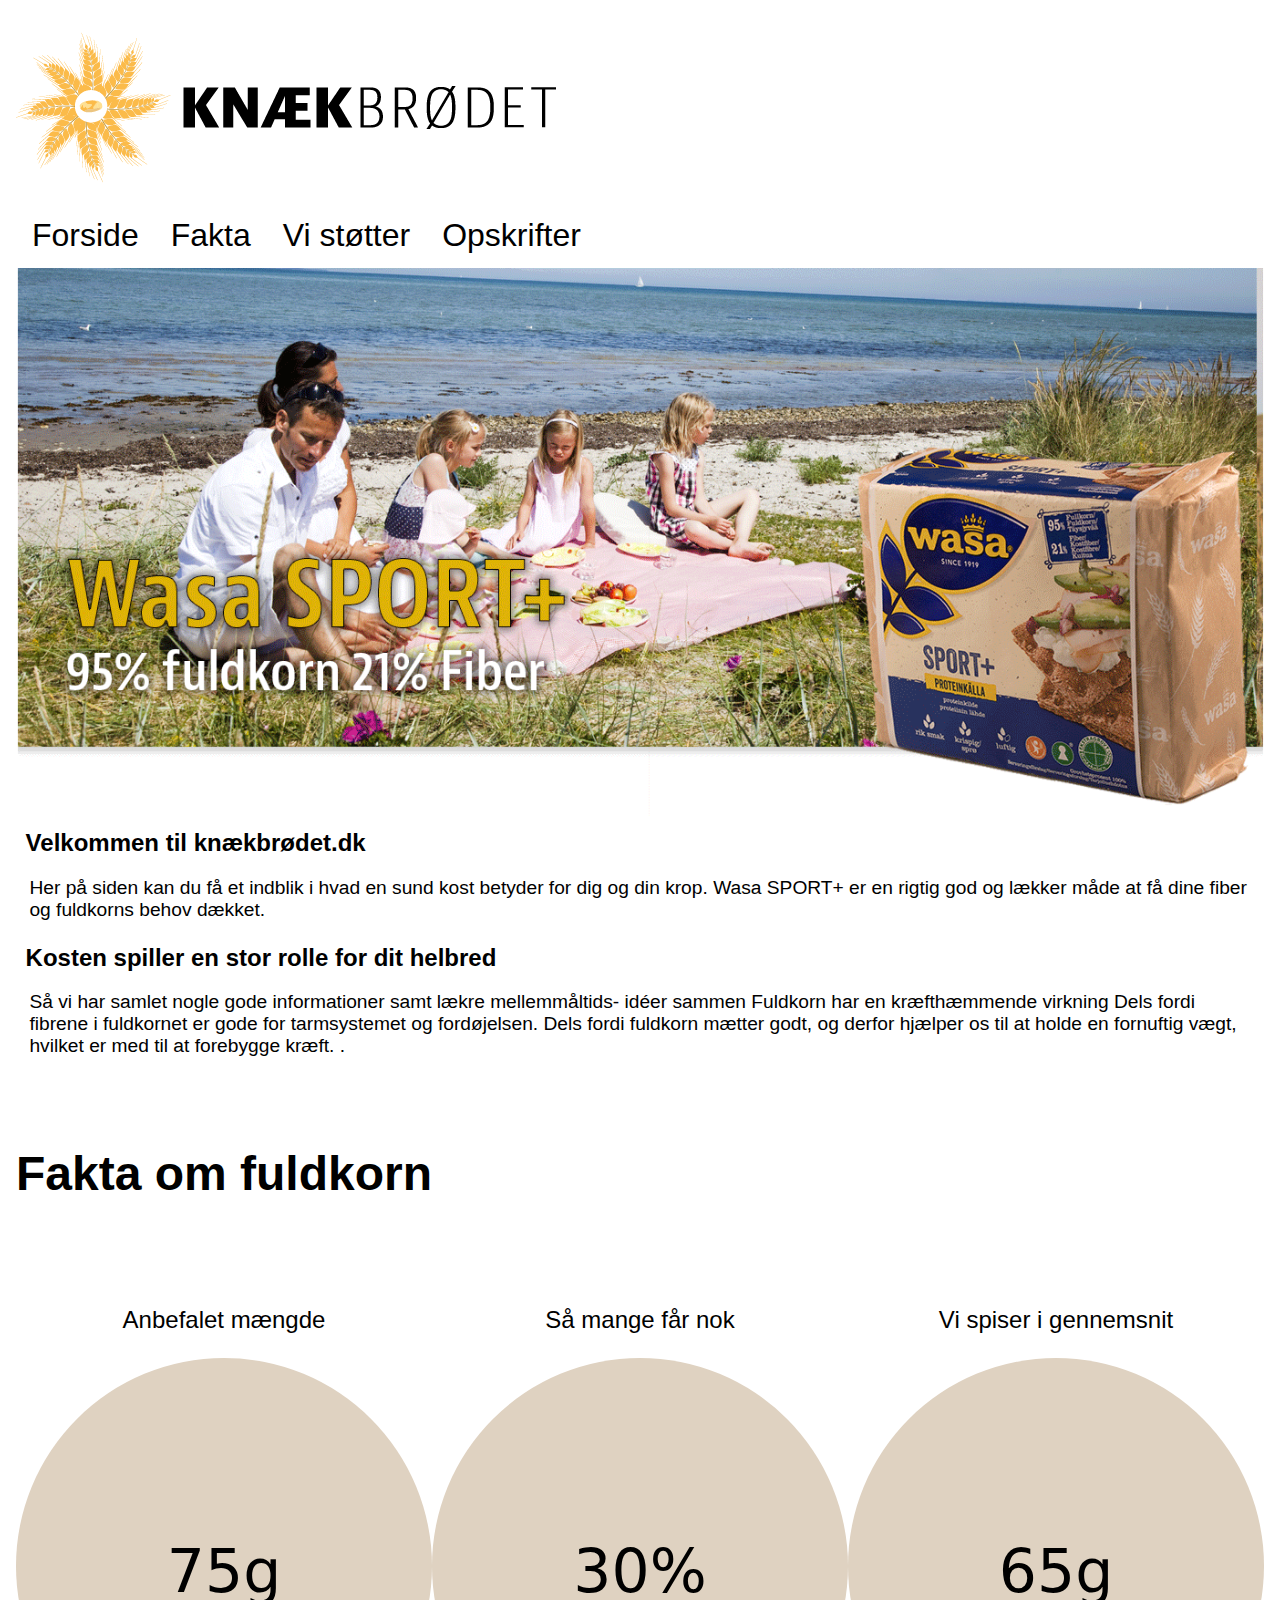
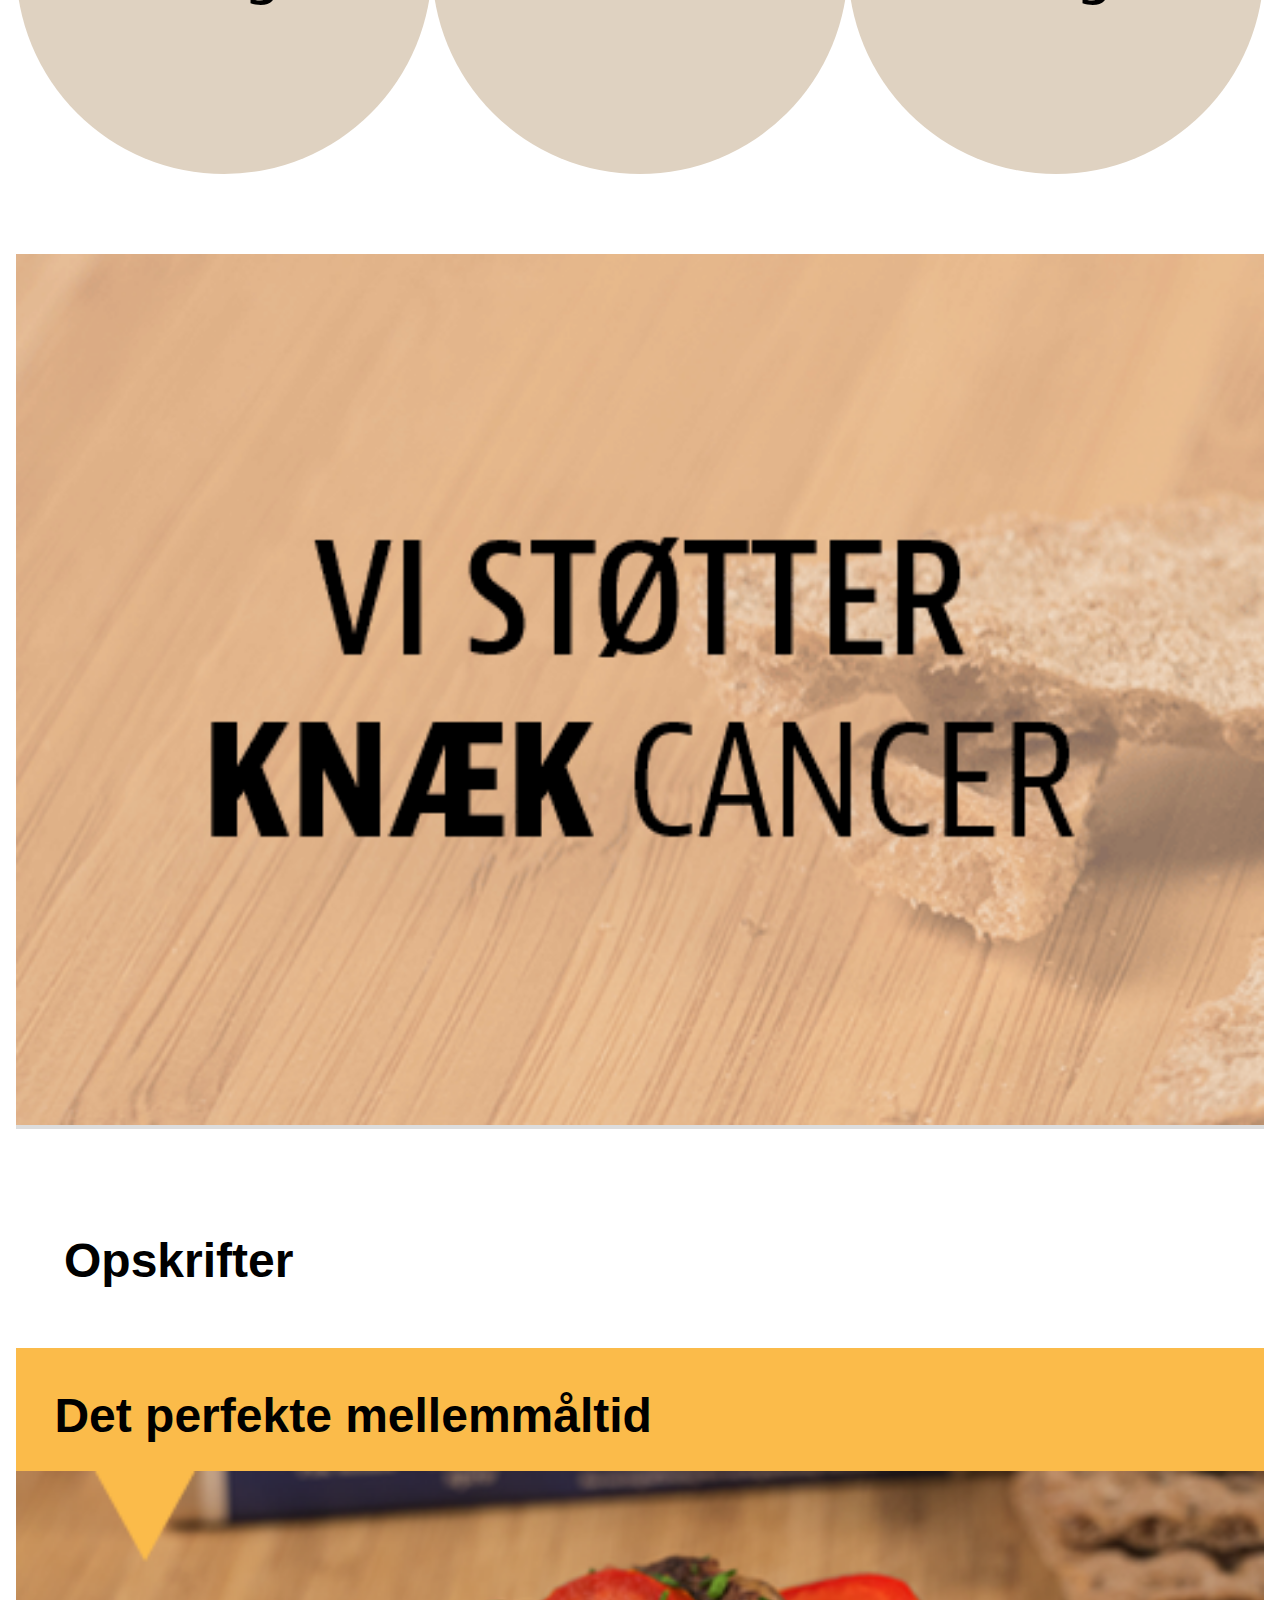
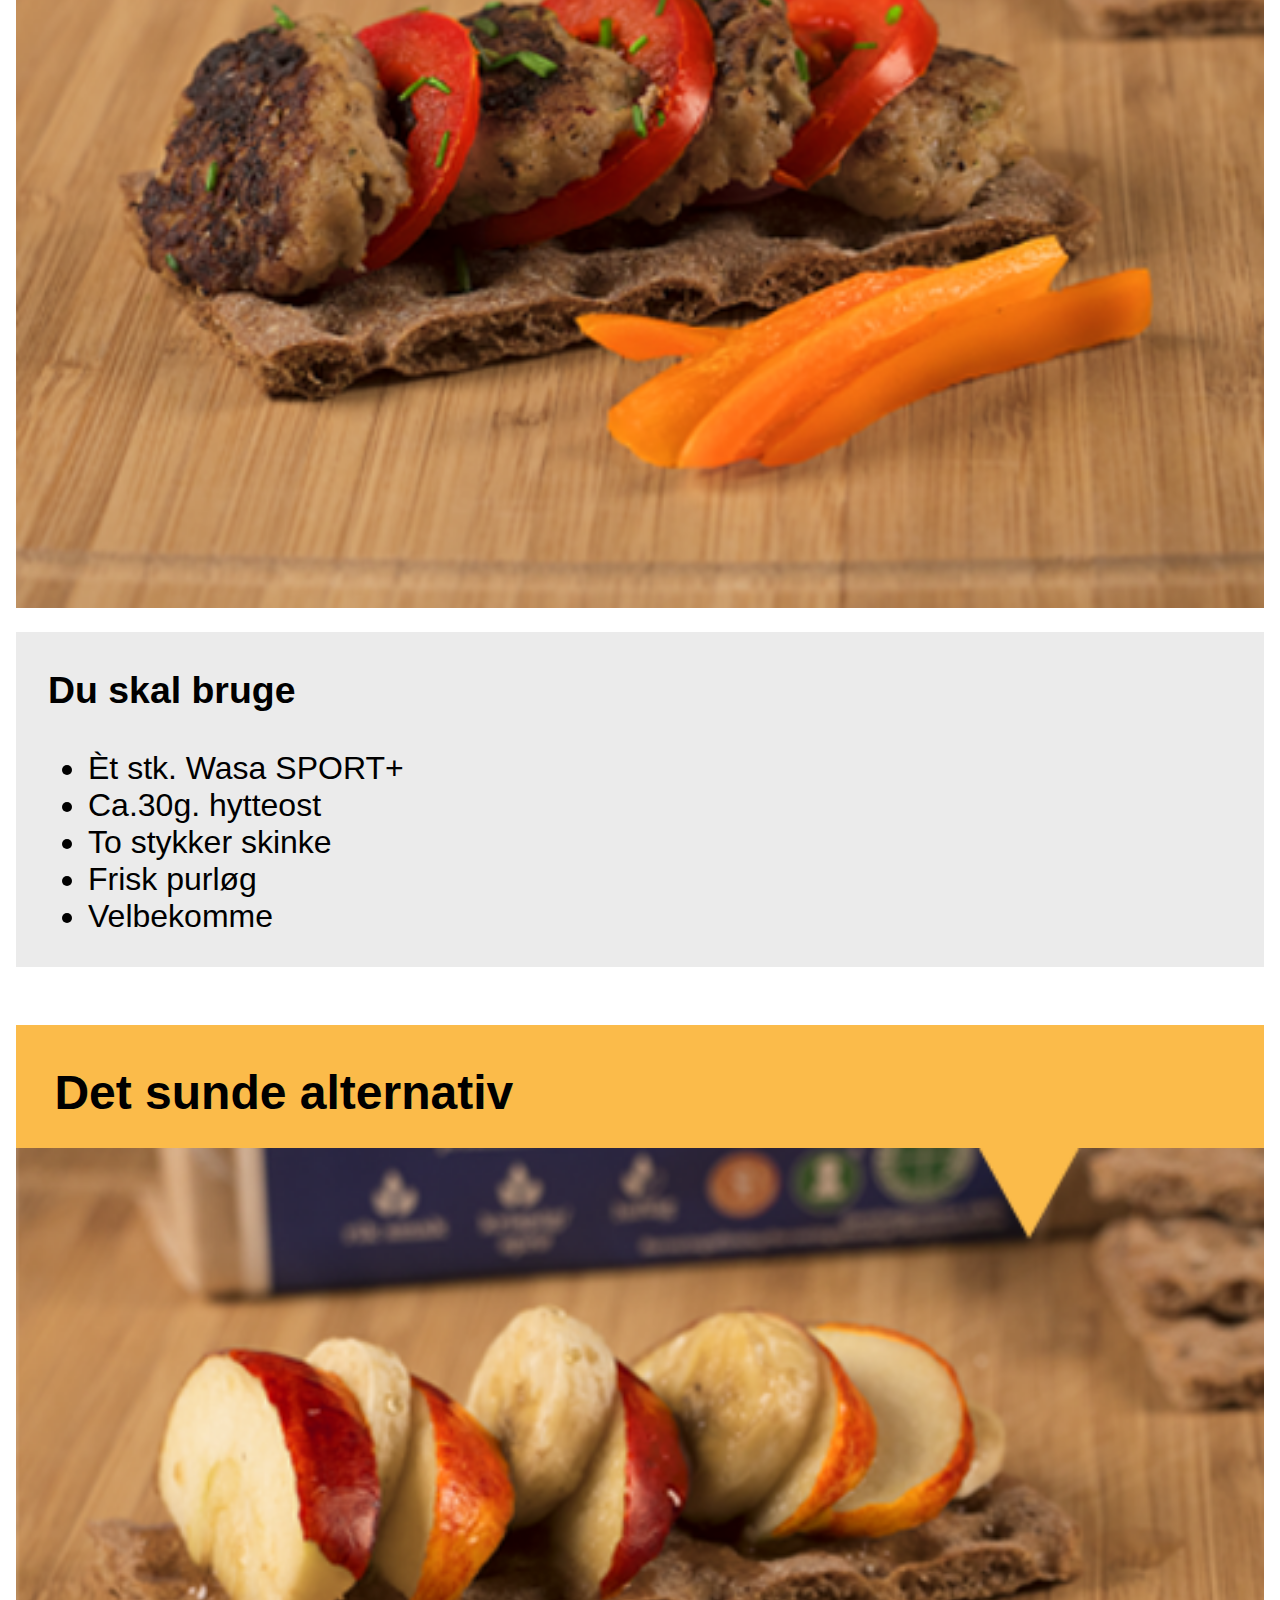
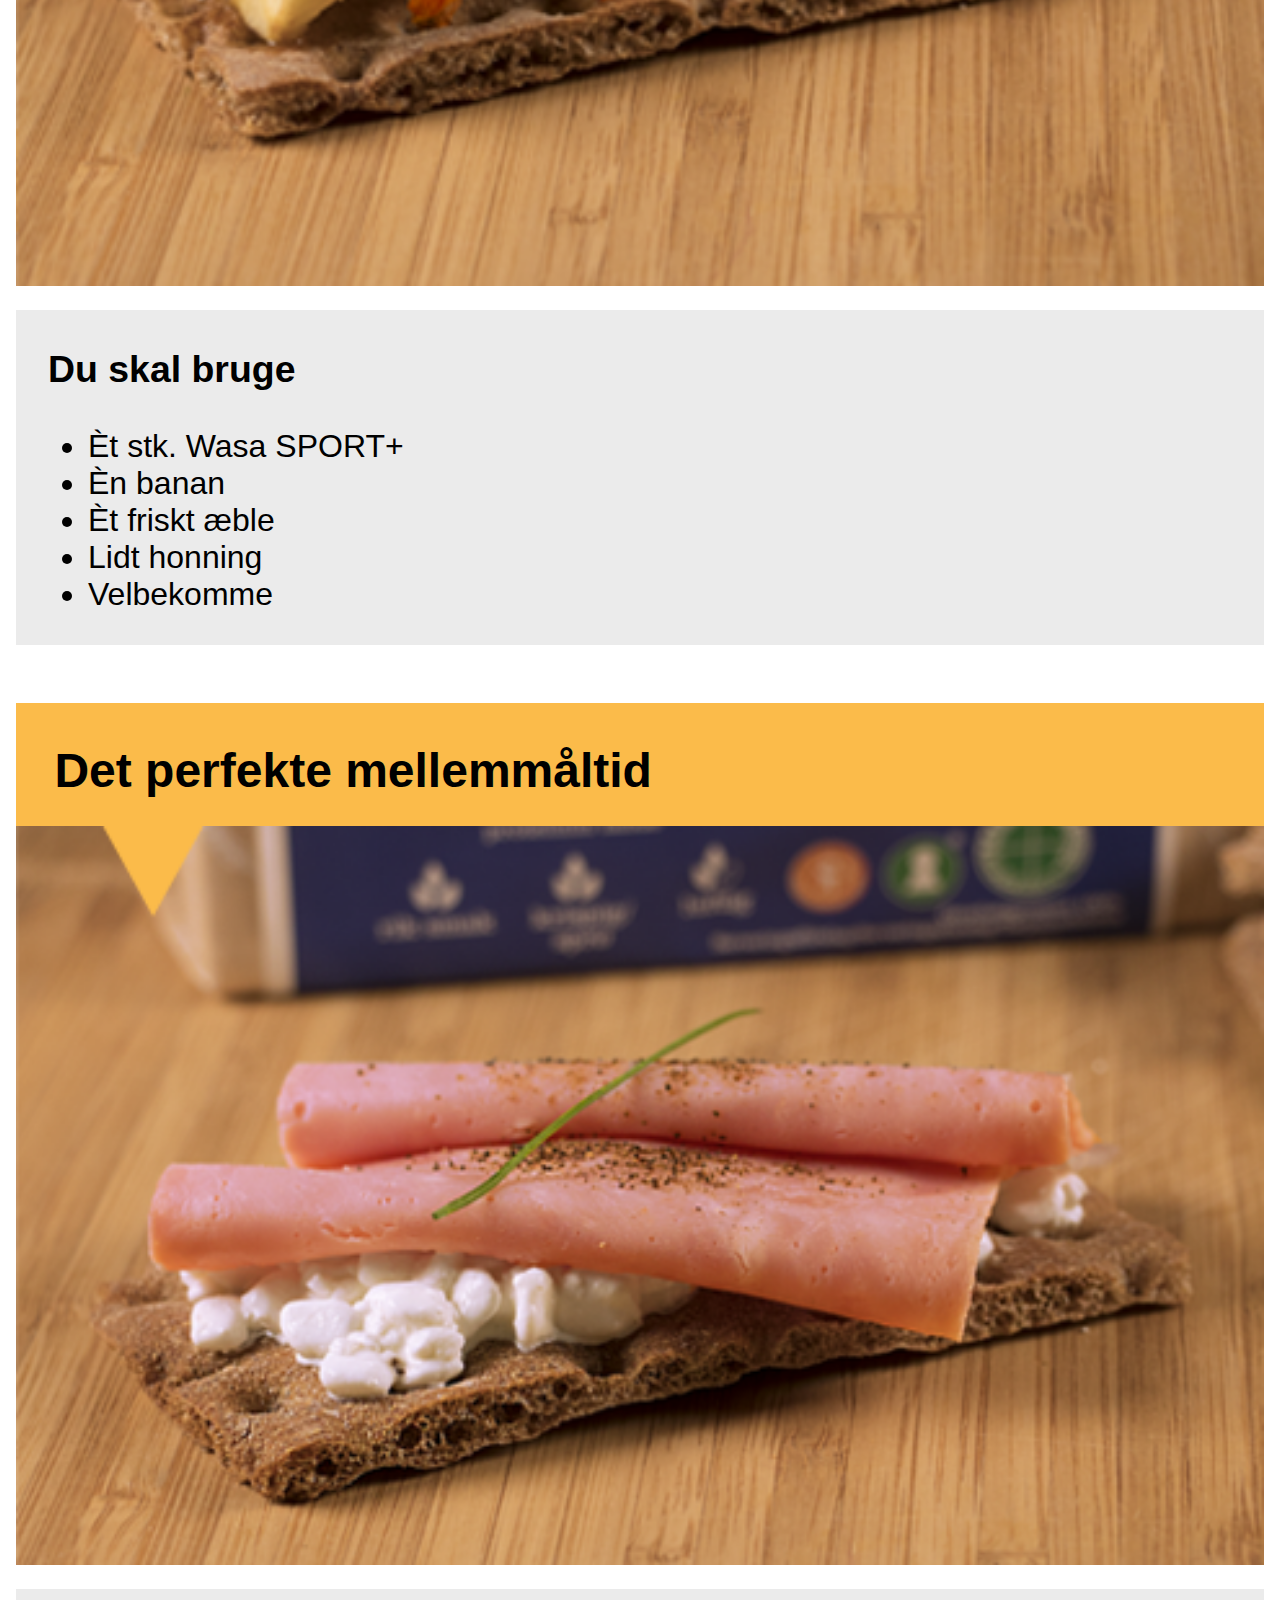
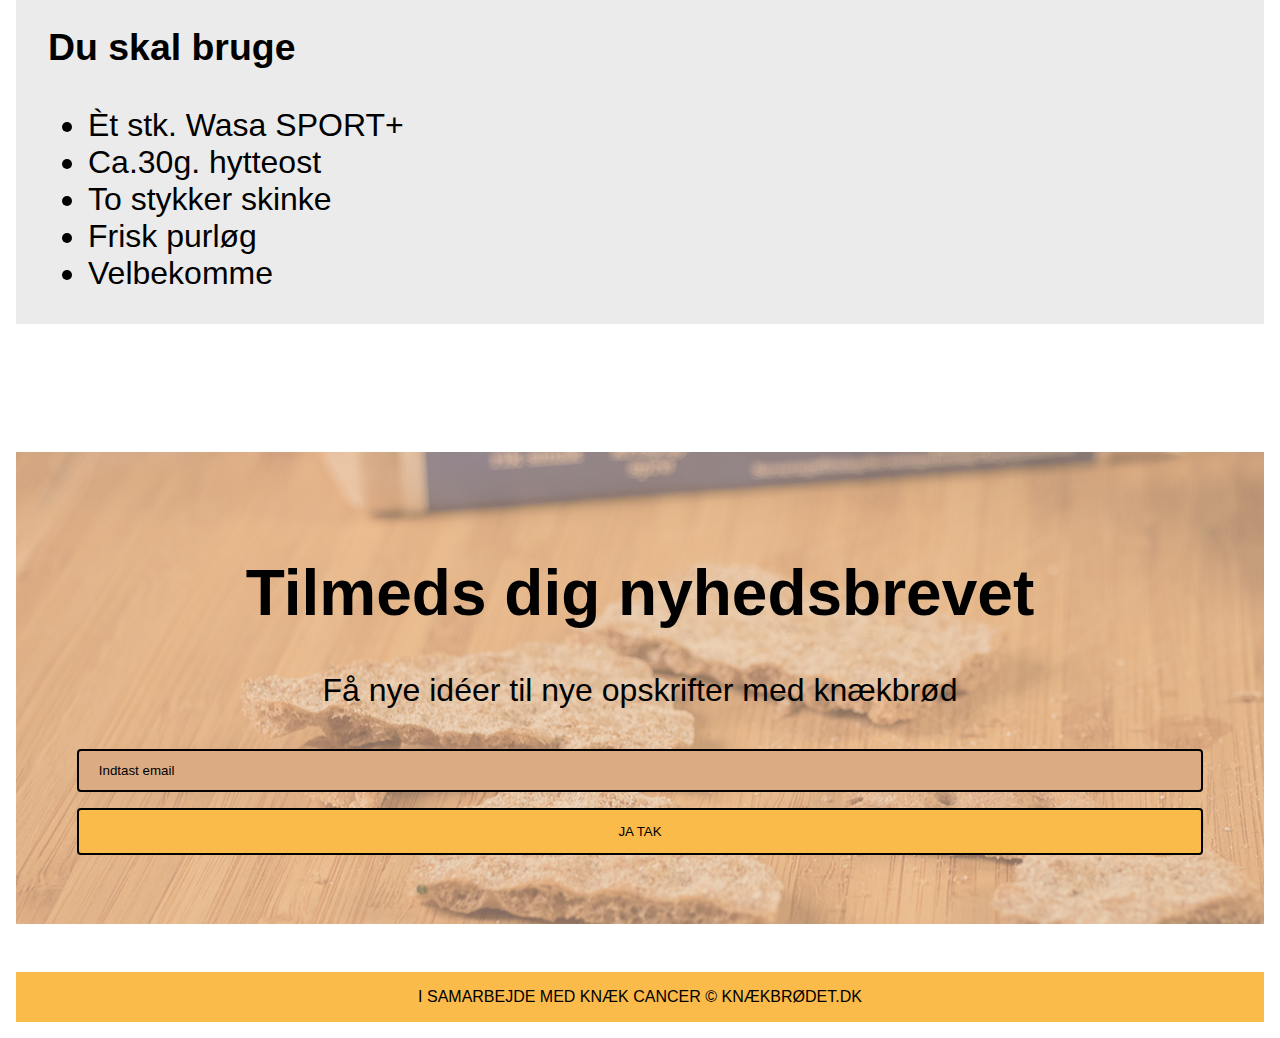
==== test/index.html @ a3194bdf "Alt er grid!" ====
<!DOCTYPE html>
<html lang="da">
    <head>
        <meta charset="utf-8">
        <title>Onepage projekt Hussein & Mathias</title>
        <link rel="stylesheet" href="style.css">
    </head> <!--/head-->

    <body>


        

        <div id="mitgrid">

        <header id="logo"> 
            <img src="billeder/logo.png" alt="knækbrød sund fornuft">  
        </header> 
                
            <nav>
                <ul>
                    <li><a href="#forside">Forside</a></li>
                    <li><a href="#forside">Fakta</a></li>
                    <li><a href="#forside">Vi støtter</a></li>
                    <li><a href="#forside">Opskrifter</a></li>

            </nav>

            
     
            
        <div id="indhold">
        <article>
                <h1>Velkommen til knækbrødet.dk</h1>
        
                <p>
                Her på siden kan du få et indblik i hvad en sund kost betyder for dig og din krop. 
                Wasa SPORT+ er en rigtig god og lækker måde at få dine fiber og fuldkorns behov dækket.

                <h1> Kosten spiller en stor rolle for dit helbred
                </h1>

                <p>Så vi har samlet nogle gode informationer samt lækre mellemmåltids- idéer sammen
                Fuldkorn har en kræfthæmmende virkning
                Dels fordi fibrene i fuldkornet er gode for tarmsystemet og fordøjelsen. Dels fordi fuldkorn mætter godt, og derfor hjælper os til at holde en fornuftig vægt, hvilket er med til at forebygge kræft.
                
                .</p>

        </article>
        </div><!--/indhold-->


        <div id="billede_stor">
            <img src="billeder/banner_03.gif" alt="knækbrød fra WASA" />
        </div>
             

        <div id="fakta">

            <h1>Fakta om fuldkorn</h1>
            <div class="wrapper_fakta">

                <div class="t1">
                    <p>Anbefalet mængde</p>
                </div>

                <div class="graf1">
                    <div class="cirkel-tekst">
                                        75g
                    </div><!--cirkel-tekst afsluttes her -->

                </div> <!--graf1 afsluttes her -->


                <div class="t2">
                    <p>Så mange får nok</p>
                </div>
                                        
                <div class="graf2">
                                <div class="cirkel-tekst">
                                        30%
                                </div><!--cirkel-tekst afsluttes her -->
                </div> <!--graf2 -->


                <div class="t3">
                                <p>Vi spiser i gennemsnit</p>
                </div>

                <div class="graf3">
                                <div class="cirkel-tekst">
                                                    65g
                                </div><!--cirkel-tekst afsluttes her -->

                </div> <!--graf3 afsluttes her --> 
            </div>

        </div>









            
<div class="knaek">

    <img class="knaek" src="billeder/knaek.gif" alt="knækbrødet">

</div>
            
            
<section class="opskrifter">


    <div class="opskrifter_wrapper">

            <div class="op1_menu_header"><h2>Opskrifter</h2></div>
 
            <div class="op1_header"> <h2>Det perfekte mellemmåltid</h2></div>

    
            
            <div class="op1_image"><img src="billeder/mad1.png" alt="knækbrødet"></div>
            
            <div class="op1_tekst">
                <article> 
                        <h3>Du skal bruge</h3>
                    <ul>
                        <li>Èt stk. Wasa SPORT+ </li>
                        <li>Ca.30g. hytteost </li>
                        <li>To stykker skinke</li>
                        <li>Frisk purløg</li>
                        <li>Velbekomme</li>
                    </ul>
</article>
                </div><!--/op1_tekst afsluttes-->
        


        
       

            <div class="op2_menu_banner"> &nbsp;</div>

            <div class="op2_header"><h2>Det sunde alternativ</h2></div>
            
            <div class="op2_image"><img src="billeder/banan_01.png" alt="inspiration til knækbrød til børnene"></div>
            
            <div class="op2_tekst">
<article>
                    <h3>Du skal bruge</h3>
                <ul>
                    <li>Èt stk. Wasa SPORT+ </li>
                    <li>Èn banan </li>
                    <li>Èt friskt æble</li>
                    <li>Lidt honning</li>
                    <li>Velbekomme</li>
                </ul>

</article>
            </div> <!--/op3 afsluttes-->


        

        

            <div class="op3_menu_banner"> &nbsp;</div>

                <div class="op3_header"><h2>Det perfekte mellemmåltid</h2></div>
            
                <div class="op3_image"><img src="billeder/skine_0.png" alt="knækbrødet"></div>
            
                <div class="op3_tekst">
<article>
                        <h3>Du skal bruge</h3>
                    <ul>
                        <li>Èt stk. Wasa SPORT+ </li>
                        <li>Ca.30g. hytteost </li>
                        <li>To stykker skinke</li>
                        <li>Frisk purløg</li>
                        <li>Velbekomme</li>
                    </ul>
</article>
                </div><!--/op3_tekst afsluttes-->
    </div><!-- /opskrifter wrapper -->

</section> <!--section opskrifter afsluttes-->




<div id="nyhedsbrev"><h1>Tilmeds dig nyhedsbrevet</h1>
                <p> Få nye idéer til nye opskrifter med knækbrød </p>
                <form>
  
            <input type="email" name="Din email adresse" value="Indtast email">
            <br>
            <input type="submit" name="send" value="JA TAK">
</form>

</div>

            
           
            
  <footer>

    I samarbejde med knæk cancer &copy; knækbrødet.dk



   </footer>           
            </div> 
    </body>
</html>
---- test/style.css ----
/*ONEPAGE PROJEKT HUSSEIN & MATHIAS */

body {
    font-family: sans-serif;
    background-color: #ffffff;
    margin: 1em;
}

nav {
    font-size: 2em;
    grid-area:nav1;
}

#mitgrid div {
    
    color: #000000;
    text-align: center; 
    border-color: #000000;
    border:0px solid black;
}

#mitgrid {
    display: grid; 
    grid-gap: 0px; /*Mellemrum mellem kasserne*/
    grid-template-columns: 1fr 1fr 1fr 1fr;
    /*grid-template-rows: 0fr 0fr 0fr 8fr 1fr 1fr 1fr 1fr;
    */grid-template-areas:
    ". logo logo ." 
    "nav1 nav1 nav1 nav1"
    "b b b b" /* punktum står for at man skal springe den første over */
    "indhold indhold indhold indhold"/*INDHOLD*/
    "c c c c" /*FAKTA HER*/
    "d d d d" /*KNÆK HER*/
    "d d d d" /*KNÆK HER*/
    "e e e e" /*OPSKRIFTER HER*/
    "f f f f"/*NYHEDSBREV HER*/
    "g g g g";/*FOOTER HER */
}

#nyhedsbrev img {

    width: 100%;

}

#logo {

    text-align: center;
    width: 100%;
} 

#billede_stor img {width:100%;

   
}


#logo img {height: auto; 

}

.knaek img{width:100%;}
.op2_image img {width:100%;}

.op3_image img {width:100%;}
.op1_image img {width:100%;}

#billede_stor {
    grid-area: b;
}

/*styre teksten øverst på siden */
#indhold {
    background-color: #ffffff;
    grid-area: indhold;
    padding: 0.2em 0.2em 0.2em 0.2em ;
    font-size:3em;
    margin-bottom:0.5em;

}

#indhold h1 { /*styre alle h1'er i under ID'et indhold */
    font-size:0.5em;
    margin-top:0px;
    text-align:left;
    

}

#indhold p {
    font-size:0.4em;
    text-align: left;
    padding: 0em 0.2em 0.2em 0.2em;


}


#fakta {
    background-color: #ffffff;
    grid-area: c;
    margin-bottom: 5em;

    
}


#fakta h1 {

width:100%;
font-size:3em;
margin-bottom:1.7em;
text-align:left;
}

#cirkel_boks {
    width:30%;
    display:inline-block;
    background-color: red;
    padding:5px 5px 5px 5px;
    min-height:400px;
}


#cirkel_boks p {

display:block;
text-align:center;


}

.t1{
    grid-area:tekst1;
}

.t2{
    grid-area:tekst2;
}

.t3{
    grid-area:tekst3;
}

.graf1 {
    grid-area:gr1;
    position: relative;
    display: inline-block;
    width: 100%;
    height: 0;
    padding: 50% 0%;
    border-radius: 50%;
/* For at gøre det pænt */
@shadow: rgba(0, 0, 0, .1);
@shadow-length: 4px;
-webkit-box-shadow: 0 @shadow-length 0 0 @shadow;
box-shadow: 0 @shadow-length 0 0 @shadow;
text-shadow: 0 @shadow-length 0 @shadow;
   background: #dfd2c1;
   color: white;
   font-family: "josefin sans", Arial Black, sans;
   font-size: 20px;
   text-align: center;
   }


.graf2 {
    grid-area:gr2;
    position: relative;
    display: inline-block;
    width: 100%;
    height: 0;
    padding: 50% 0%;
    border-radius: 50%;
/* For at gøre det pænt */
@shadow: rgba(0, 0, 0, .1);
@shadow-length: 4px;
-webkit-box-shadow: 0 @shadow-length 0 0 @shadow;
box-shadow: 0 @shadow-length 0 0 @shadow;
text-shadow: 0 @shadow-length 0 @shadow;
   background: #dfd2c1;
   color: white;
   font-family: "josefin sans", Arial Black, sans;
   font-size: 20px;
   text-align: center;
   }

   .graf3 {
    grid-area: gr3;
    position: relative;
    display: inline-block;
    width: 100%;
    height: 0;
    padding: 50% 0%;
    border-radius: 50%;
/* For at gøre det pænt */
@shadow: rgba(0, 0, 0, .1);
@shadow-length: 4px;
-webkit-box-shadow: 0 @shadow-length 0 0 @shadow;
box-shadow: 0 @shadow-length 0 0 @shadow;
text-shadow: 0 @shadow-length 0 @shadow;
   background: #dfd2c1;
   color: white;
   font-family: "josefin sans", Arial Black, sans;
   font-size: 20px;
   text-align: center;
   }


.cirkel-tekst {

    font-size:3em;
    margin-top:-30px;

}


.knaek {
    background-color: #ddd;
    grid-area: d;

}

.opskrifter {
    grid-area: e;

}


#nyhedsbrev {
    grid-area: f;
    margin-top: 4em;
}

#logo {
    background-color: #ffffff;
    padding-bottom: 1em;
    padding-top: 1em;

}

.wrapper_fakta {
    display: grid;
    grid-template-columns: 1fr 1fr 1fr;
    grid-gap: 0em;
    font-size:1.5em;
    grid-template-areas:
    "tekst1 tekst2 tekst3"
    "gr1 gr2 gr3";
    border:1px solid black;
}






/*Opskrifter starter her */


.opskrifter_wrapper {
    display: grid; 
    grid-gap: 20px; /*Mellemrum mellem kasserne*/
    margin-top:1em;
    grid-template-columns: 1fr;
    /*grid-template-rows: 0fr 0fr 1fr 1fr;*/
    grid-template-areas:
    "op1_menu_header"
    "op1_header"
    "op1_image"
    "op1_tekst"


    "op2_menu_header "
    "op2_header"
    "op2_image"
    "op2_tekst"

    "op3_menu_header"
    "op3_header"
    "op3_image"
    "op3_tekst";   

  
}

/* OPSKRIFT 1 STARTER HER */

.op1_menu_header {

    grid-area: op1_menu_header;
    text-align:left;
    margin-top:2em;
    padding-top: 1em;

}

.op1_menu_header h2{

text-align:left;
padding-left:1em;
font-size:3em;

}

.op1_header {

    grid-area: op1_header;
    text-align:left;
    margin-top:0em;
    background-color:#FBBB4a;

}

.op1_header h2{

    text-align:left;
    font-size:3em;
    padding-left:0.8em;

}


.op1_image {

    grid-area: op1_image;
    text-align:left;
    margin-top:-3em;
    padding-top: 1em;

}

.op1_tekst{
    grid-area: op1_tekst;
    text-align: left;
    padding-left:1em;
    font-size:2em;
    background-color: #ebebeb;

}

.op1_tekst li{
    text-align:left;

}

.op1_tekst h3{
    text-align:left;

}
/* OPSKRIFT 2 STARTER HER */

.op2_menu_header {

    grid-area: op2_menu_header;
    margin-top:-2em;
    padding-top: 1em;

}

.op2_header {

    grid-area: op2_header;
    text-align:left;
    margin-top:0em;
    background-color:#FBBB4a;}

.op2_header h2 {

    text-align:left;
    font-size:3em;
    padding-left:0.8em;
}

.op2_image {

    grid-area: op2_image;
    text-align:left;
    margin-top:-3em;
    padding-top: 1em;

}

.op2_tekst{
    grid-area: op2_tekst;
    text-align: left;
    padding-left:1em;
    font-size:2em;
    background-color:#ebebeb;

}

.op2_tekst li{
    text-align:left;

}

.op2_tekst h3{
    text-align:left;

}

/* OPSKRIFT 3 STARTER HER */

.op3_menu_header {

    grid-area: op3_menu_header;
    text-align:left;
    margin-top:-2em;
    padding-top: 1em;

}

.op3_header {

    grid-area: op3_header;
    text-align:left;
    margin-top:0em;
    background-color:#FBBB4a;

}

.op3_header h2 {

    text-align:left;
    font-size:3em;
    padding-left:0.8em;

}

.op3_image {

    grid-area: op3_image;
    text-align:left;
    margin-top:-3em;
    padding-top: 1em;

}

.op3_tekst{
    grid-area: op3_tekst;
    text-align: left;
    padding-left:1em;
    font-size:2em;
    background-color: #ebebeb;

}

.op3_tekst h3{
    text-align:left;

}

.op3_tekst li{
    text-align:left;

}

/*NYHEDSBEV STARTER */

#nyhedsbrev {
    
    background: url("billeder/nyhedsbrev.png") no-repeat 0 -200px;
    background-repeat: no-repeat;

            }

#nyhedsbrev {

    font-size: 2em;
    padding: 1.9em 1.9em 1.9em 1.9em;

            }

input[type=email], select {
    width: 100%;
    padding: 12px 20px;
    margin: 8px 0;
    display: inline-block;
    border: 2px solid #000000;
    border-radius: 4px;
    box-sizing: border-box;
    background-color:#dbac84;
}

input[type=submit] {
    width: 100%;
    background-color: #fbbb4a;
    color: #000000;
    padding: 14px 0px;
    margin: 8px 0;
    border: 2px solid black;
    border-radius: 4px;
    cursor: pointer;
}

input[type=submit]:hover {
    background-color: #ffffff;
    color: #000000;
}

footer {
    background-color: #fbbb4a;
    grid-area: g;
    text-transform: uppercase;
    text-align: center;
    padding: 1em 1em 1em 1em;
    margin-top: 3em;

}



nav ul {
    list-style-type: none;
    margin: 0;
    padding: 0;
    overflow: hidden;
    background-color: #ffffff;
}

nav li {
    float: left;
}

nav li a {
    display: block;
    color: black;
    text-align: center;
    padding: 14px 16px;
    text-decoration: none;
}

/* Change the link color to #111 (black) on hover */
nav li a:hover {
    font-weight: bold;
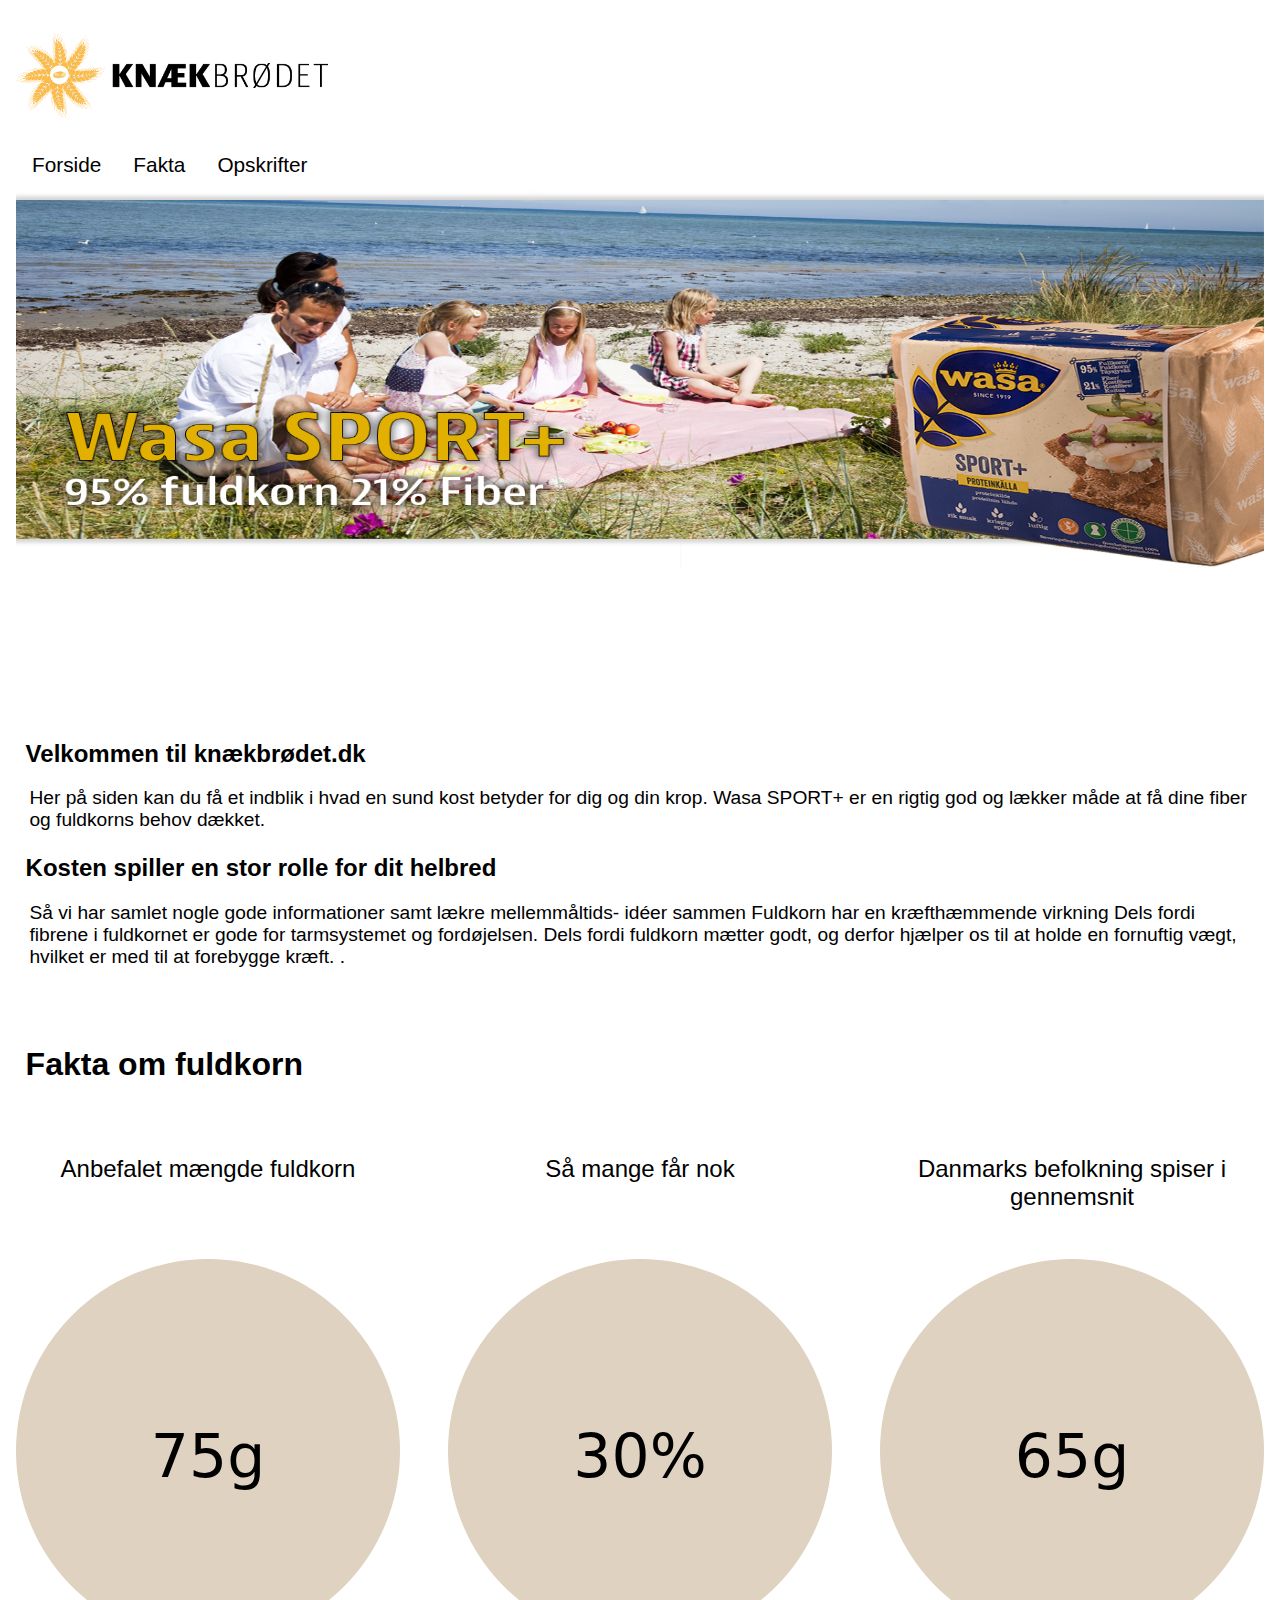
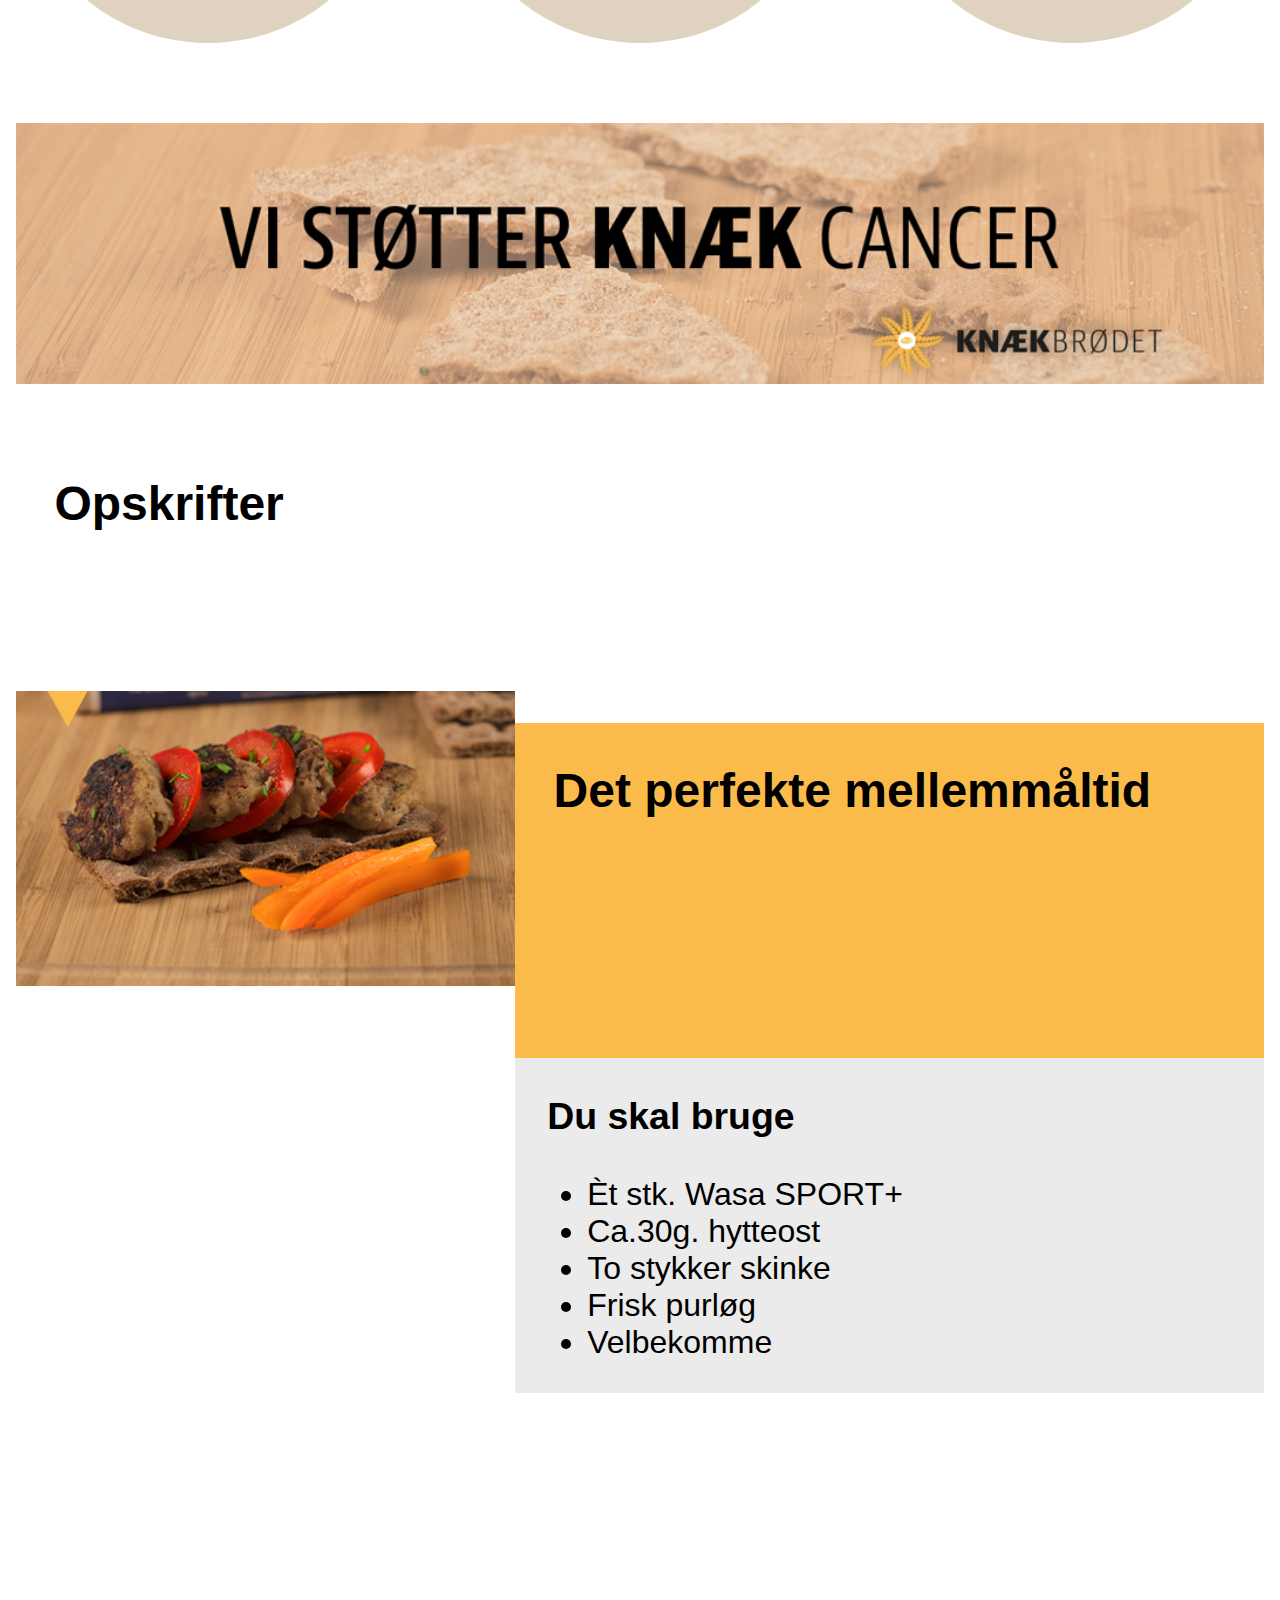
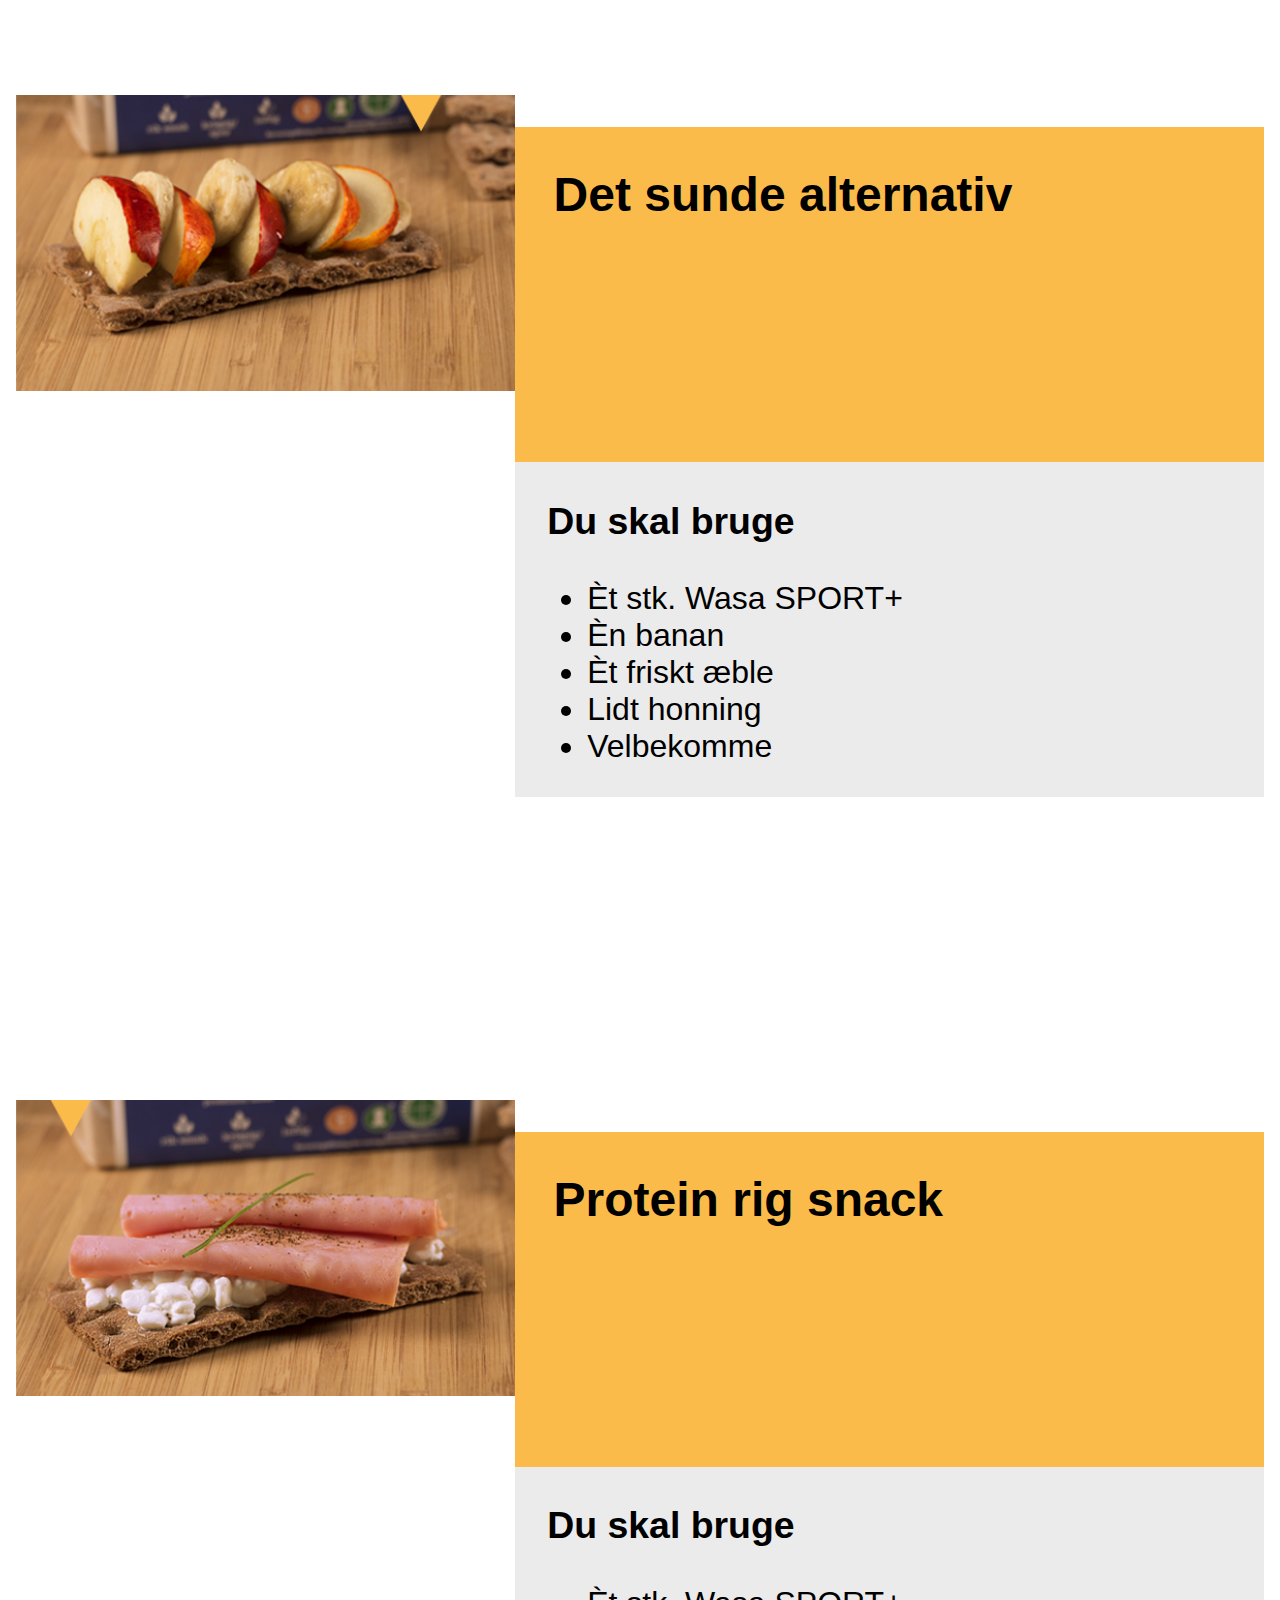
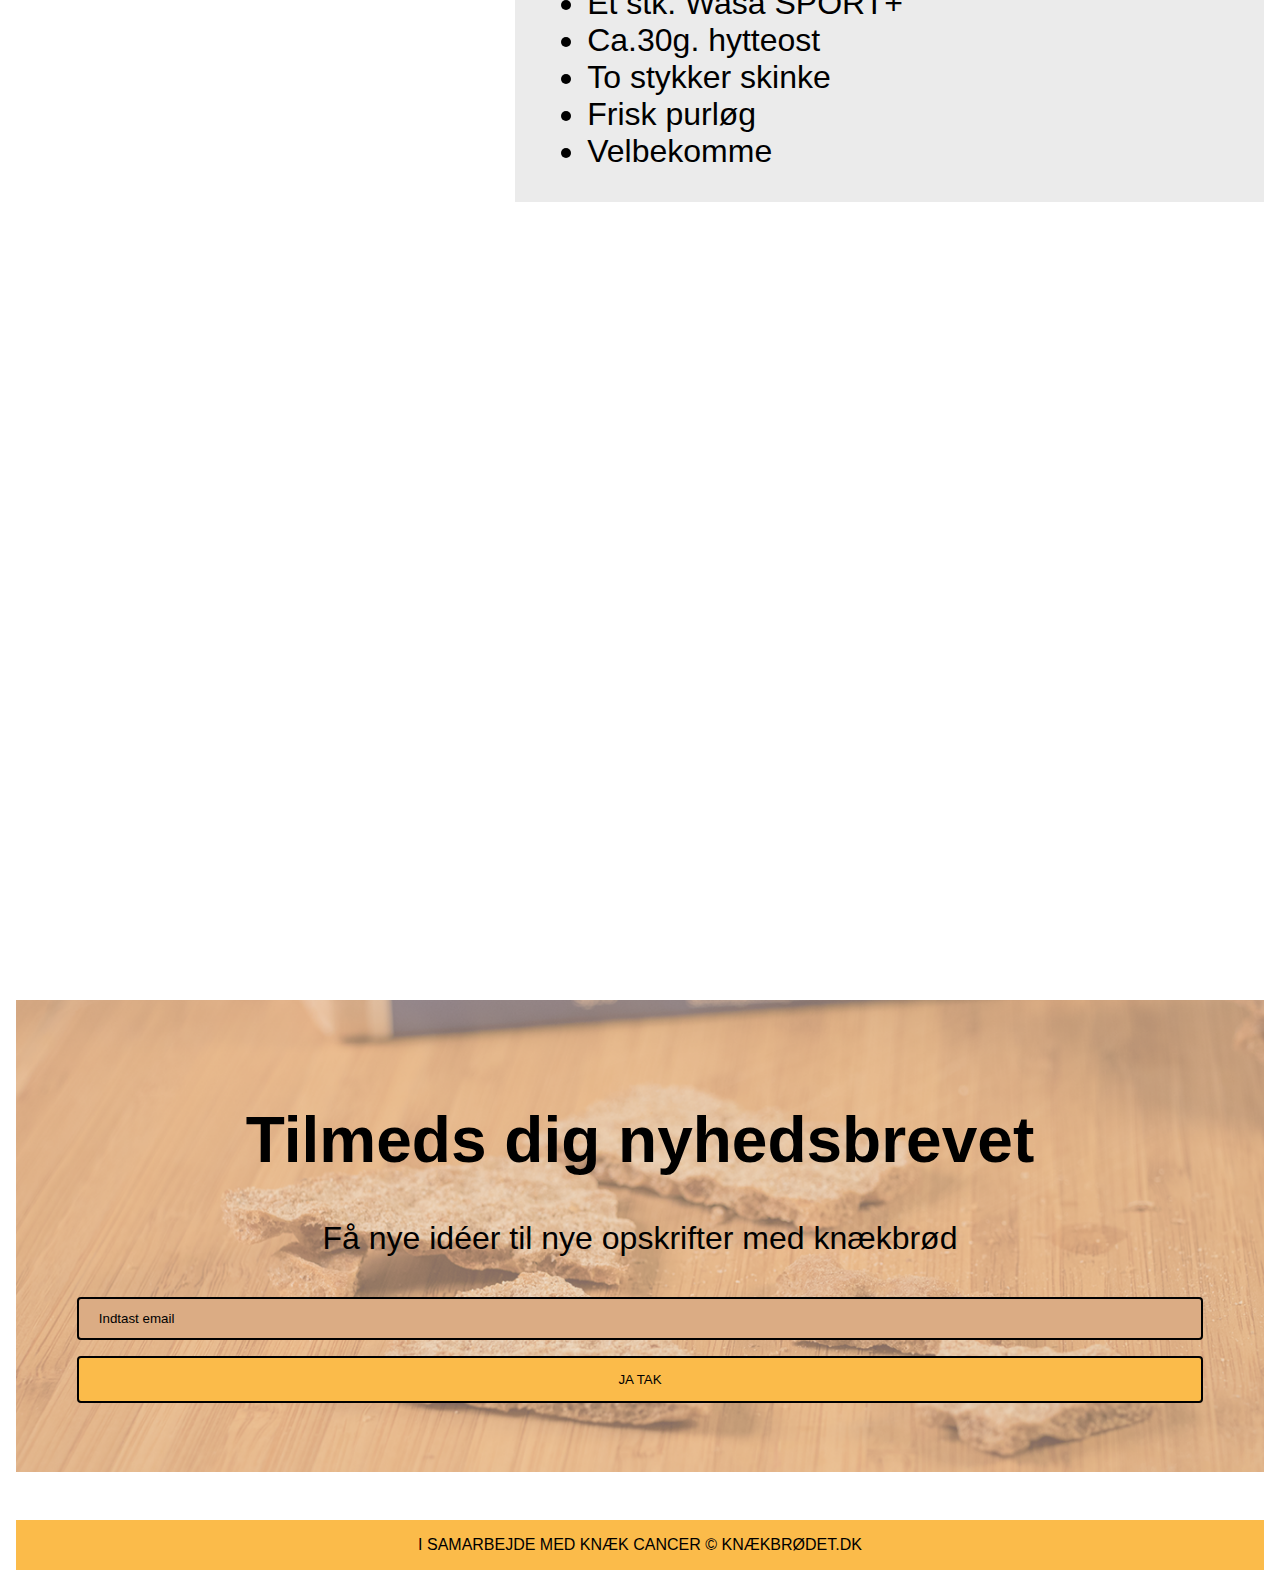
==== commit 024e1421: "rettelser af fejl og ændringer af billeder" ====
--- a/test/index.html
+++ b/test/index.html
@@ -14,15 +14,14 @@
         <div id="mitgrid">
 
         <header id="logo"> 
-            <img src="billeder/logo.png" alt="knækbrød sund fornuft">  
+            <a href="index.html"><img src="billeder/logo.png" alt="knækbrød sund fornuft">  </a>
         </header> 
                 
             <nav>
                 <ul>
                     <li><a href="#forside">Forside</a></li>
-                    <li><a href="#forside">Fakta</a></li>
-                    <li><a href="#forside">Vi støtter</a></li>
-                    <li><a href="#forside">Opskrifter</a></li>
+                    <li><a href="#fakta">Fakta</a></li>
+                    <li><a href="#opskrifterne">Opskrifter</a></li>
 
             </nav>
 
@@ -31,7 +30,7 @@
             
         <div id="indhold">
         <article>
-                <h1>Velkommen til knækbrødet.dk</h1>
+                <h1 id="forside">Velkommen til knækbrødet.dk</h1>
         
                 <p>
                 Her på siden kan du få et indblik i hvad en sund kost betyder for dig og din krop. 
@@ -51,7 +50,7 @@
 
 
         <div id="billede_stor">
-            <img src="billeder/banner_03.gif" alt="knækbrød fra WASA" />
+            <img src="billeder/wasa2.png" alt="knækbrød fra WASA" />
         </div>
              
 
@@ -61,7 +60,7 @@
             <div class="wrapper_fakta">
 
                 <div class="t1">
-                    <p>Anbefalet mængde</p>
+                    <p>Anbefalet mængde fuldkorn</p>
                 </div>
 
                 <div class="graf1">
@@ -84,7 +83,7 @@
 
 
                 <div class="t3">
-                                <p>Vi spiser i gennemsnit</p>
+                                <p>Danmarks befolkning spiser i gennemsnit </p>
                 </div>
 
                 <div class="graf3">
@@ -108,7 +107,7 @@
             
 <div class="knaek">
 
-    <img class="knaek" src="billeder/knaek.gif" alt="knækbrødet">
+    <img class="knaek" src="billeder/knaek_cancer_lille.png" alt="knækbrødet">
 
 </div>
             
@@ -118,13 +117,13 @@
 
     <div class="opskrifter_wrapper">
 
-            <div class="op1_menu_header"><h2>Opskrifter</h2></div>
+            <div class="op1_menu_header"><h2 id="opskrifterne">Opskrifter</h2></div>
  
             <div class="op1_header"> <h2>Det perfekte mellemmåltid</h2></div>
 
     
             
-            <div class="op1_image"><img src="billeder/mad1.png" alt="knækbrødet"></div>
+            <div class="op1_image"><img src="billeder/frikadelle_01.png"></div>
             
             <div class="op1_tekst">
                 <article> 
@@ -156,7 +155,7 @@
                 <ul>
                     <li>Èt stk. Wasa SPORT+ </li>
                     <li>Èn banan </li>
-                    <li>Èt friskt æble</li>
+                    <lI>Èt friskt æble</li>
                     <li>Lidt honning</li>
                     <li>Velbekomme</li>
                 </ul>
@@ -171,7 +170,7 @@
 
             <div class="op3_menu_banner"> &nbsp;</div>
 
-                <div class="op3_header"><h2>Det perfekte mellemmåltid</h2></div>
+                <div class="op3_header"><h2>Protein rig snack</h2></div>
             
                 <div class="op3_image"><img src="billeder/skine_0.png" alt="knækbrødet"></div>
             
@@ -198,7 +197,7 @@
                 <p> Få nye idéer til nye opskrifter med knækbrød </p>
                 <form>
   
-            <input type="email" name="Din email adresse" value="Indtast email">
+            <input type="email" height="30px" name="Din email adresse" value="Indtast email">
             <br>
             <input type="submit" name="send" value="JA TAK">
 </form>
--- a/test/style.css
+++ b/test/style.css
@@ -1,11 +1,14 @@
 /*ONEPAGE PROJEKT HUSSEIN & MATHIAS */
 
 body {
-    font-family: sans-serif;
+    font-family: georgia,sans-serif;
     background-color: #ffffff;
     margin: 1em;
 }
 
+header {
+    text-align: center;
+}
 nav {
     font-size: 2em;
     grid-area:nav1;
@@ -25,7 +28,7 @@
     grid-template-columns: 1fr 1fr 1fr 1fr;
     /*grid-template-rows: 0fr 0fr 0fr 8fr 1fr 1fr 1fr 1fr;
     */grid-template-areas:
-    ". logo logo ." 
+    "logo logo logo logo" 
     "nav1 nav1 nav1 nav1"
     "b b b b" /* punktum står for at man skal springe den første over */
     "indhold indhold indhold indhold"/*INDHOLD*/
@@ -40,14 +43,9 @@
 #nyhedsbrev img {
 
     width: 100%;
-
-}
-
-#logo {
-
-    text-align: center;
-    width: 100%;
-} 
+}
+
+
 
 #billede_stor img {width:100%;
 
@@ -55,7 +53,7 @@
 }
 
 
-#logo img {height: auto; 
+#logo img {width:100%;
 
 }
 
@@ -109,7 +107,7 @@
 
 width:100%;
 font-size:3em;
-margin-bottom:1.7em;
+margin-bottom:0.4em;
 text-align:left;
 }
 
@@ -216,7 +214,7 @@
 
 
 .knaek {
-    background-color: #ddd;
+    
     grid-area: d;
 
 }
@@ -236,18 +234,21 @@
     background-color: #ffffff;
     padding-bottom: 1em;
     padding-top: 1em;
+    
 
 }
 
 .wrapper_fakta {
     display: grid;
     grid-template-columns: 1fr 1fr 1fr;
-    grid-gap: 0em;
+    grid-gap: 2em;
     font-size:1.5em;
     grid-template-areas:
     "tekst1 tekst2 tekst3"
     "gr1 gr2 gr3";
+    grid-row-gap:0em;
     border:1px solid black;
+
 }
 
 
@@ -298,7 +299,7 @@
 .op1_menu_header h2{
 
 text-align:left;
-padding-left:1em;
+padding-left:0.8em;
 font-size:3em;
 
 }
@@ -492,6 +493,7 @@
     border: 2px solid black;
     border-radius: 4px;
     cursor: pointer;
+
 }
 
 input[type=submit]:hover {
@@ -534,3 +536,93 @@
 /* Change the link color to #111 (black) on hover */
 nav li a:hover {
     font-weight: bold;
+}
+
+@media only screen and (min-width: 680px) {
+    .wrapper_fakta {
+    grid-template-columns: 1fr 1fr;
+    grid-template-rows: 1fr 1fr 1fr;
+    grid-gap: 0em;
+    grid-row-gap:1em;
+    font-size:1.5em;
+    grid-template-areas:
+    "gr1 tekst1"
+    "gr2 tekst2"
+    "gr3 tekst3";
+    border:1px solid black;
+        
+        
+    }
+    .t1, .t2, .t3 {
+        font-size:2em;
+        margin:auto;
+        padding:1em 1em 1em 1em;
+
+    }
+}
+
+
+
+
+@media only screen and (min-width: 1024px) {
+     .wrapper_fakta{
+    grid-template-columns: 1fr 1fr 1fr;
+    grid-template-rows: 1fr;
+    grid-column-gap: 2em;
+    grid-row-gap: 0em;
+    font-size:1.5em;
+    grid-template-areas:
+    "tekst1 tekst2 tekst3"
+    "gr1 gr2 gr3";
+    border:1px solid black;
+        
+        
+    }
+    #fakta h1 {
+
+        margin-bottom:0;
+        font-size:2em;
+        padding-left:0.3em;
+        
+    }
+    .t1, .t2, .t3{
+
+        font-size:1em;
+        margin-top:1em;
+    }
+    #billede_stor img{
+
+        height:70%;
+    }
+    nav {
+        font-size:1.3em;
+    }/*DETTE STYRE OPSKRIFTERNE */
+    .opskrifter_wrapper {
+    display: grid; 
+    grid-gap: 0em;
+    grid-row-gap: 0em;
+    margin-top:0em;
+    grid-template-columns: 40% 60%;
+    grid-template-rows: 1fr 1fr 1fr 1fr 1fr 1fr 1fr 1fr 1fr 1fr 1fr;
+    grid-template-areas:
+    "op1_menu_header op1_menu_header"
+    "op1_image op1_header"
+    "op1_image op1_tekst"
+    
+    "op2_menu_header op2_menu_header"
+    "op2_image op2_header"
+    "op2_image op2_tekst"
+    
+    "op3_menu_header op3_menu_header"
+    "op3_image op3_header"
+    "op3_image op3_tekst";
+   
+}
+#nyhedsbrev {
+    
+    background: url("billeder/nyhedsbrev.png") no-repeat 0 -200px;
+    background-repeat: no-repeat;
+    background-size: 100%;
+
+            }
+}
